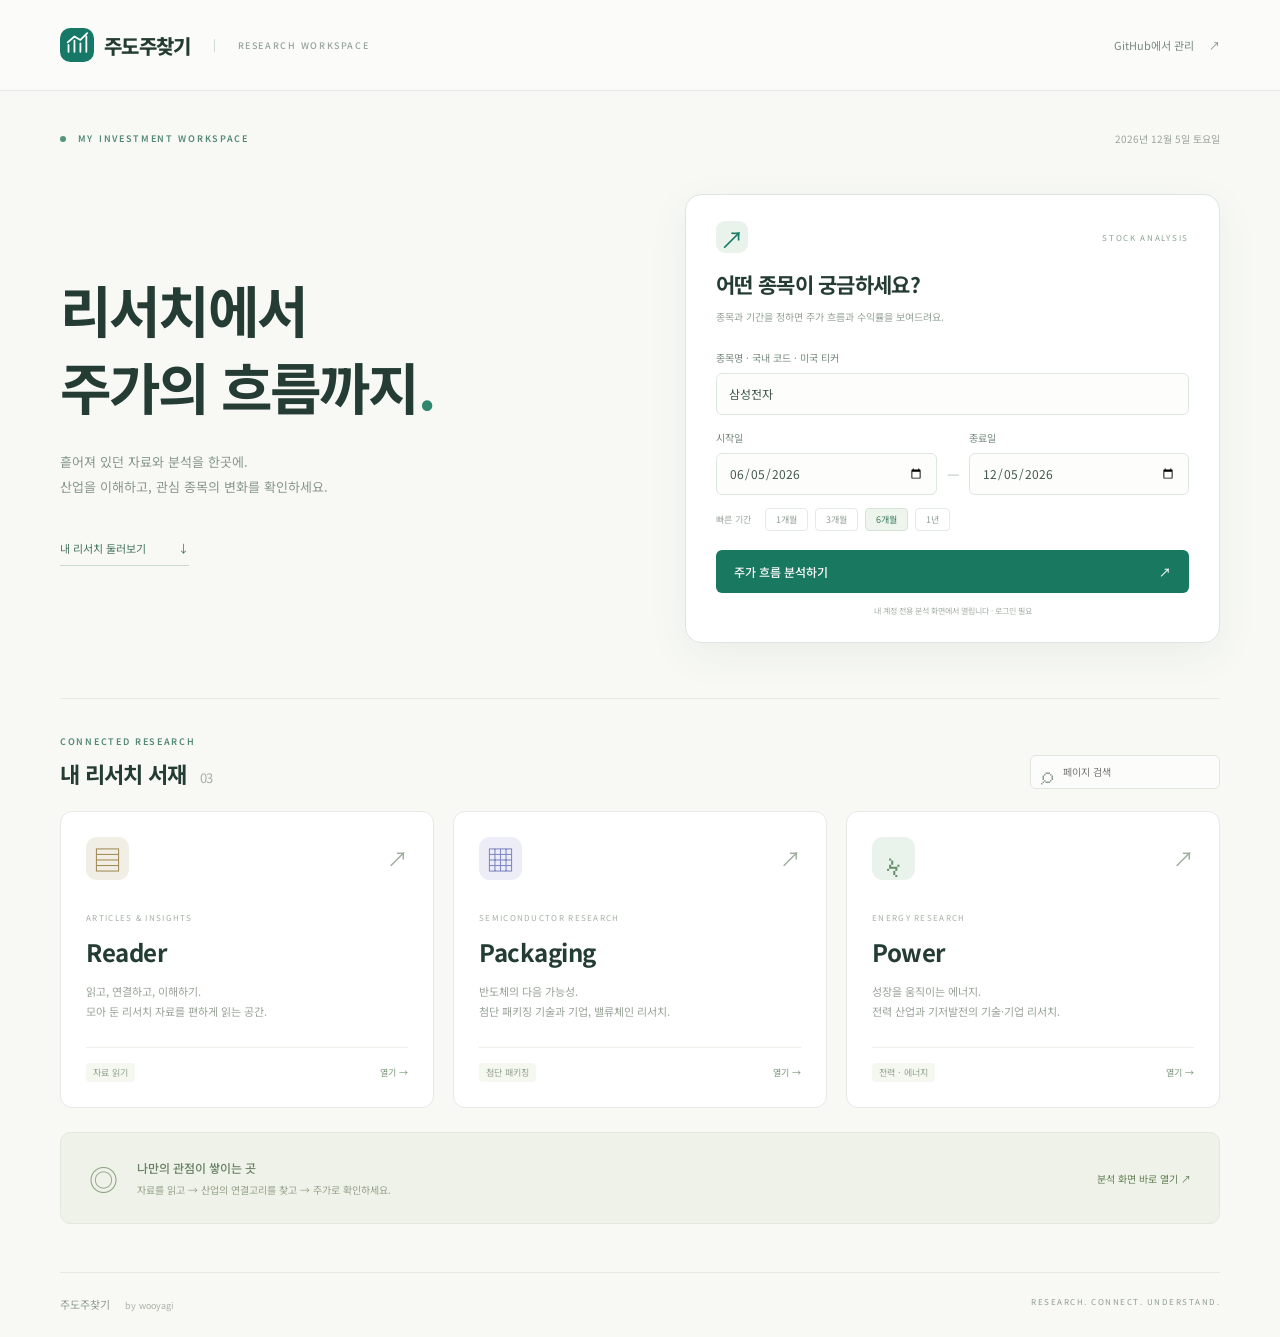
==== leaders/index.html @ 975c1d68 "Add 주도주찾기 research hub and stock analysis launcher" ====
<!doctype html>
<html lang="ko">
<head><meta charset="UTF-8"><meta name="viewport" content="width=device-width,initial-scale=1"><meta name="description" content="주가 흐름과 수익률부터 반도체·전력 리서치까지, 나만의 투자 리서치 워크스페이스."><title>주도주찾기 · Research Workspace</title><link rel="icon" href="icon.svg" type="image/svg+xml"><link rel="stylesheet" href="style.css"></head>
<body>
<header><a class="brand" href="./"><img src="icon.svg" alt="" width="34" height="34">주도주찾기<span>RESEARCH WORKSPACE</span></a><a class="github" href="https://github.com/wooyagi/wooyagi.github.io/tree/main/leaders" target="_blank" rel="noopener noreferrer">GitHub에서 관리 <span>↗</span></a></header>
<main><div class="intro"><span class="eyebrow"><i></i> MY INVESTMENT WORKSPACE</span><span id="today"></span></div>
<section class="hero"><div><h1>리서치에서<br>주가의 흐름까지<span>.</span></h1><p>흩어져 있던 자료와 분석을 한곳에.<br>산업을 이해하고, 관심 종목의 변화를 확인하세요.</p><a class="textlink" href="#research">내 리서치 둘러보기 <span>↓</span></a></div><div class="analysis"><div class="analysis-top"><span class="icon">↗</span><span class="tag">STOCK ANALYSIS</span></div><h2>어떤 종목이 궁금하세요?</h2><p>종목과 기간을 정하면 주가 흐름과 수익률을 보여드려요.</p><form id="analyze"><label for="symbol">종목명 · 국내 코드 · 미국 티커</label><input id="symbol" name="symbol" placeholder="삼성전자, 005930, AAPL" value="삼성전자" required maxlength="50" autocomplete="off"><div class="dates"><div><label for="start">시작일</label><input type="date" id="start" name="start" required min="1990-01-01"></div><span>—</span><div><label for="end">종료일</label><input type="date" id="end" name="end" required min="1990-01-01"></div></div><div class="periods"><span>빠른 기간</span><button type="button" data-months="1">1개월</button><button type="button" data-months="3">3개월</button><button type="button" class="active" data-months="6">6개월</button><button type="button" data-months="12">1년</button></div><p class="form-error" id="form-error" role="alert"></p><button class="submit" type="submit">주가 흐름 분석하기 <span>↗</span></button><span class="form-note">내 계정 전용 분석 화면에서 열립니다 · 로그인 필요</span></form></div></section>
<section id="research"><div class="section-title"><div><span class="eyebrow">CONNECTED RESEARCH</span><h2>내 리서치 서재 <span>03</span></h2></div><label class="search"><span aria-hidden="true">⌕</span><input type="search" id="filter" aria-label="리서치 페이지 검색" placeholder="페이지 검색"></label></div><div class="cards">
<a class="card reader" href="https://wooyagi.github.io/reader/" data-search="reader 리더 자료 읽기 아티클 번역 리서치"><div class="card-top"><span class="card-icon">▤</span><span class="arrow">↗</span></div><span class="category">ARTICLES & INSIGHTS</span><h3>Reader</h3><p>읽고, 연결하고, 이해하기.<br>모아 둔 리서치 자료를 편하게 읽는 공간.</p><div class="card-foot"><span>자료 읽기</span><span>열기 →</span></div></a>
<a class="card packaging" href="https://wooyagi.github.io/packaging/" data-search="packaging 패키징 반도체 첨단 기술 기업 밸류체인"><div class="card-top"><span class="card-icon">▦</span><span class="arrow">↗</span></div><span class="category">SEMICONDUCTOR RESEARCH</span><h3>Packaging</h3><p>반도체의 다음 가능성.<br>첨단 패키징 기술과 기업, 밸류체인 리서치.</p><div class="card-foot"><span>첨단 패키징</span><span>열기 →</span></div></a>
<a class="card power" href="https://wooyagi.github.io/power/" data-search="power 파워 전력 에너지 기저발전 산업 기업 기술"><div class="card-top"><span class="card-icon">ϟ</span><span class="arrow">↗</span></div><span class="category">ENERGY RESEARCH</span><h3>Power</h3><p>성장을 움직이는 에너지.<br>전력 산업과 기저발전의 기술·기업 리서치.</p><div class="card-foot"><span>전력 · 에너지</span><span>열기 →</span></div></a></div><p id="empty" hidden>검색어에 맞는 페이지가 없습니다.</p></section>
<section class="guide"><span class="guide-icon">◎</span><div><h3>나만의 관점이 쌓이는 곳</h3><p>자료를 읽고 → 산업의 연결고리를 찾고 → 주가로 확인하세요.</p></div><a href="https://stock-flow-hkmc.sungs3436.chatgpt.site">분석 화면 바로 열기 ↗</a></section>
<footer><span>주도주찾기 <small>by wooyagi</small></span><span>RESEARCH. CONNECT. UNDERSTAND.</span></footer></main><script src="app.js"></script></body></html>
---- leaders/style.css ----
@import url('https://fonts.googleapis.com/css2?family=Noto+Sans+KR:wght@400;500;600;700;800&display=swap');
:root{--ink:#243c34;--muted:#82918b;--green:#167866;--line:#e4e9e3}*{box-sizing:border-box}html{scroll-behavior:smooth}body{margin:0;background:#f8f9f5;color:var(--ink);font:14px 'Noto Sans KR',-apple-system,BlinkMacSystemFont,sans-serif}a{color:inherit;text-decoration:none}button,input{font:inherit}button{cursor:pointer}a:focus-visible,button:focus-visible,input:focus-visible{outline:3px solid #5caf96;outline-offset:4px}header{height:91px;border-bottom:1px solid var(--line);display:flex;align-items:center;justify-content:space-between;padding:0 max(32px,calc((100vw - 1160px)/2));background:#ffffff80}.brand{display:flex;align-items:center;gap:10px;font-size:20px;font-weight:800;letter-spacing:-.7px;white-space:nowrap}.brand>span{border-left:1px solid #d4ddd5;margin-left:13px;padding-left:23px;color:#96a39b;font-size:9px;font-weight:500;letter-spacing:1.6px}.github{font-size:11px;color:#788a80}.github span{margin-left:12px}main{max-width:1160px;margin:auto;padding:40px 0 25px}.intro{display:flex;align-items:center;justify-content:space-between}.eyebrow{font-size:9px;color:#548975;letter-spacing:1.7px;font-weight:600}.eyebrow i{display:inline-block;width:6px;height:6px;background:#54957c;border-radius:50%;margin-right:7px}#today{font-size:10px;color:#99a59d}.hero{display:grid;grid-template-columns:1fr 1fr;gap:90px;align-items:center;padding:48px 0 55px}h1{font-size:56px;line-height:1.38;font-weight:700;letter-spacing:-2.8px;margin:0 0 24px}h1>span{color:#31866e}.hero>div>p{font-size:13px;color:#87978c;line-height:1.95}.textlink{font-size:11px;color:#477662;display:inline-flex;gap:32px;margin-top:28px;border-bottom:1px solid #cbdad0;padding-bottom:9px}.analysis{background:white;border:1px solid #dce7df;border-radius:16px;padding:26px 30px;box-shadow:0 12px 40px #294f3510}.analysis-top{display:flex;justify-content:space-between;align-items:center;margin-bottom:16px}.icon{width:32px;height:32px;border-radius:9px;display:grid;place-items:center;color:#197a64;background:#e9f3ec;font-size:24px}.tag{font-size:8px;letter-spacing:1.7px;color:#8ba494}.analysis h2{font-size:21px;letter-spacing:-.7px;margin:0 0 8px}.hero .analysis>p{font-size:10px;margin:0 0 23px;color:#94a297}label{font-size:10px;display:block;color:#758a7d;margin-bottom:8px}input{width:100%;min-width:0;height:42px;border:1px solid #dde6df;border-radius:6px;background:#fdfefc;padding:0 12px;color:#42594a;font-size:12px}.dates{display:grid;grid-template-columns:minmax(0,1fr) 12px minmax(0,1fr);gap:10px;margin-top:15px;align-items:end}.dates>span{padding-bottom:12px;color:#b2bdb4}.periods{display:flex;gap:7px;align-items:center;margin:13px 0 19px;font-size:9px}.periods>span{color:#9aa89e;margin-right:7px}.periods button{border:1px solid #e4eae4;border-radius:4px;background:#fff;color:#8d9e92;padding:4px 10px;font-size:9px}.periods .active{color:#377a5c;background:#edf5ed;border-color:#d4e5d7}.submit{border:0;width:100%;border-radius:6px;padding:13px 18px;background:#197860;color:white;font-size:12px;font-weight:500;display:flex;justify-content:space-between}.submit:hover{background:#125d49}.form-note{display:block;text-align:center;color:#a4aea6;font-size:8px;margin-top:12px}.form-error{font-size:11px;color:#a84336}.form-error:empty{display:none}#research{padding-top:30px;border-top:1px solid var(--line);scroll-margin-top:25px}.section-title{display:flex;align-items:end;justify-content:space-between;margin-bottom:22px}.section-title h2{font-size:22px;letter-spacing:-.7px;margin:8px 0 0}.section-title h2 span{font-size:13px;color:#a3b2a4;margin-left:8px;font-weight:400}.search{display:flex;align-items:center;margin:0;color:#8e9e91;position:relative;width:190px}.search>span{position:absolute;left:11px;font-size:24px;top:0}.search input{height:34px;border-color:#e0e7df;background:#ffffffa0;font-size:10px;padding-left:32px}.cards{display:grid;grid-template-columns:repeat(3,minmax(0,1fr));gap:19px}.card{border:1px solid var(--line);border-radius:12px;padding:25px;background:#fff;transition:transform .2s,border-color .2s,box-shadow .2s}.card:hover{transform:translateY(-4px);border-color:#a6c9b1;box-shadow:0 8px 22px #335b3010}.card[hidden]{display:none}.card-top{display:flex;justify-content:space-between;align-items:center;margin-bottom:25px}.card-icon{width:43px;height:43px;display:grid;place-items:center;border-radius:11px;font-size:29px;background:#f1eee5;color:#a28d58}.arrow{color:#9ead9e;font-size:21px}.packaging .card-icon{background:#ecedf7;color:#808bc3}.power .card-icon{background:#eaf3eb;color:#65916e;font-size:33px}.category{font-size:8px;letter-spacing:1.3px;color:#a6b0a5}.card h3{font-size:24px;margin:9px 0 12px;letter-spacing:-.5px}.card p{font-size:11px;line-height:1.9;color:#99a398;margin-bottom:25px}.card-foot{display:flex;justify-content:space-between;border-top:1px solid #edf0e9;padding-top:15px;font-size:9px;color:#93a28f}.card-foot>span:first-child{background:#f5f7f1;border-radius:4px;padding:3px 7px}.card-foot>span:last-child{padding-top:3px;color:#779578}.guide{display:flex;align-items:center;gap:19px;padding:24px 28px;border:1px solid #e3e8de;border-radius:10px;margin-top:24px;background:#eef2e8}.guide-icon{font-size:29px;color:#92a589}.guide h3{font-size:12px;margin:0 0 6px;color:#6b8165;font-weight:500}.guide p{font-size:10px;color:#96a28c;margin:0}.guide a{margin-left:auto;font-size:10px;color:#638056;white-space:nowrap}footer{margin-top:48px;padding-top:23px;border-top:1px solid var(--line);display:flex;justify-content:space-between;font-size:11px;color:#8f9e90}footer small{margin-left:12px;font-size:9px;color:#a9b3a6}footer>span:last-child{font-size:8px;letter-spacing:1.5px}#empty{padding:25px;color:#89988b;font-size:13px}@media(max-width:1240px){main{padding:35px 32px 25px}.hero{gap:50px}h1{font-size:49px}}@media(max-width:850px){.brand>span{display:none}.hero{gap:28px}h1{font-size:39px}.analysis{padding:22px}.analysis h2{font-size:18px}.card{padding:19px}.card p{font-size:10px}.guide{padding:21px}.hero .analysis>p{font-size:9px}}@media(max-width:650px){header{height:75px;padding:0 22px}.brand{font-size:18px}.github{font-size:9px}.github span{margin-left:3px}main{padding:25px 22px}.intro{align-items:start}.eyebrow{font-size:8px;letter-spacing:1px}#today{font-size:8px}.hero{grid-template-columns:1fr;padding:33px 0;gap:28px}h1{font-size:42px}.hero>div>p{font-size:12px}.textlink{margin-top:14px}.analysis{padding:24px}.analysis h2{font-size:20px}.hero .analysis>p{font-size:10px}.cards{grid-template-columns:1fr}.card{padding:24px}.card-top{margin-bottom:20px}.card p{font-size:12px}.card h3{font-size:25px}.section-title h2{font-size:21px}.search{width:136px}.guide{flex-wrap:wrap;gap:13px}.guide a{margin:5px 0 0 43px}.guide p{font-size:9px}footer{margin-top:32px;gap:10px;flex-wrap:wrap}.form-note{font-size:8px}}@media(prefers-reduced-motion:reduce){html{scroll-behavior:auto}.card{transition:none}}
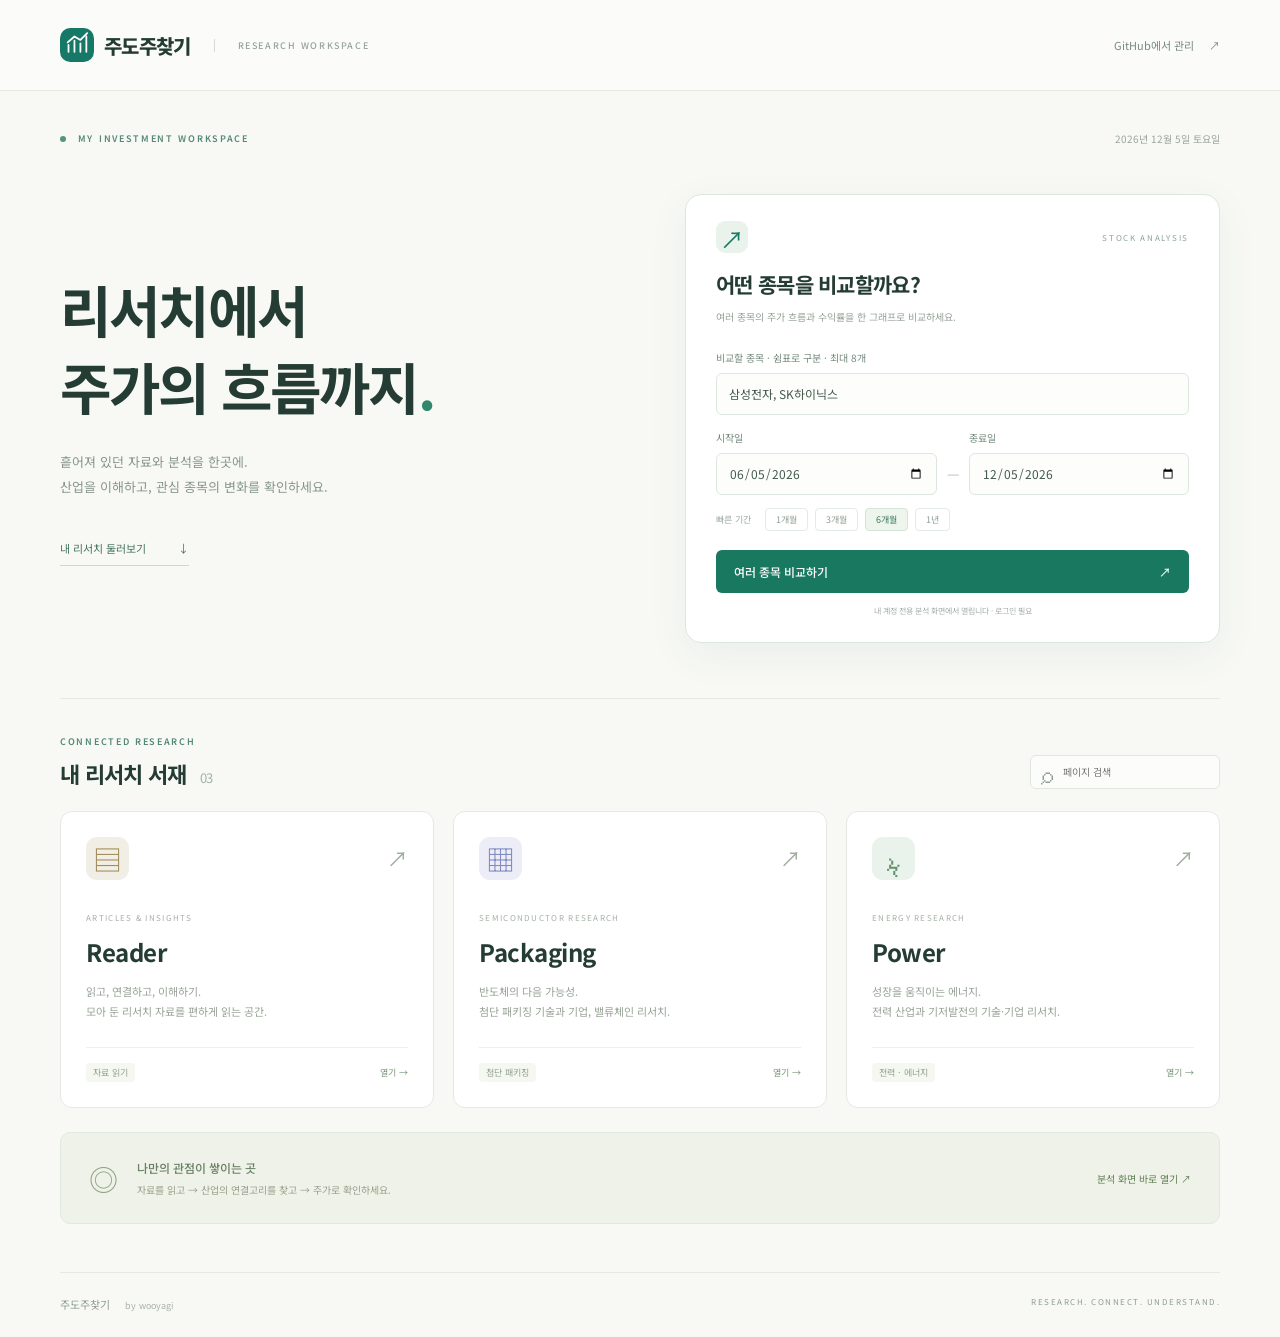
==== commit 4c4d7c53: "Support multiple stock symbols in comparison launcher" ====
--- a/leaders/index.html
+++ b/leaders/index.html
@@ -4,7 +4,7 @@
 <body>
 <header><a class="brand" href="./"><img src="icon.svg" alt="" width="34" height="34">주도주찾기<span>RESEARCH WORKSPACE</span></a><a class="github" href="https://github.com/wooyagi/wooyagi.github.io/tree/main/leaders" target="_blank" rel="noopener noreferrer">GitHub에서 관리 <span>↗</span></a></header>
 <main><div class="intro"><span class="eyebrow"><i></i> MY INVESTMENT WORKSPACE</span><span id="today"></span></div>
-<section class="hero"><div><h1>리서치에서<br>주가의 흐름까지<span>.</span></h1><p>흩어져 있던 자료와 분석을 한곳에.<br>산업을 이해하고, 관심 종목의 변화를 확인하세요.</p><a class="textlink" href="#research">내 리서치 둘러보기 <span>↓</span></a></div><div class="analysis"><div class="analysis-top"><span class="icon">↗</span><span class="tag">STOCK ANALYSIS</span></div><h2>어떤 종목이 궁금하세요?</h2><p>종목과 기간을 정하면 주가 흐름과 수익률을 보여드려요.</p><form id="analyze"><label for="symbol">종목명 · 국내 코드 · 미국 티커</label><input id="symbol" name="symbol" placeholder="삼성전자, 005930, AAPL" value="삼성전자" required maxlength="50" autocomplete="off"><div class="dates"><div><label for="start">시작일</label><input type="date" id="start" name="start" required min="1990-01-01"></div><span>—</span><div><label for="end">종료일</label><input type="date" id="end" name="end" required min="1990-01-01"></div></div><div class="periods"><span>빠른 기간</span><button type="button" data-months="1">1개월</button><button type="button" data-months="3">3개월</button><button type="button" class="active" data-months="6">6개월</button><button type="button" data-months="12">1년</button></div><p class="form-error" id="form-error" role="alert"></p><button class="submit" type="submit">주가 흐름 분석하기 <span>↗</span></button><span class="form-note">내 계정 전용 분석 화면에서 열립니다 · 로그인 필요</span></form></div></section>
+<section class="hero"><div><h1>리서치에서<br>주가의 흐름까지<span>.</span></h1><p>흩어져 있던 자료와 분석을 한곳에.<br>산업을 이해하고, 관심 종목의 변화를 확인하세요.</p><a class="textlink" href="#research">내 리서치 둘러보기 <span>↓</span></a></div><div class="analysis"><div class="analysis-top"><span class="icon">↗</span><span class="tag">STOCK ANALYSIS</span></div><h2>어떤 종목을 비교할까요?</h2><p>여러 종목의 주가 흐름과 수익률을 한 그래프로 비교하세요.</p><form id="analyze"><label for="symbol">비교할 종목 · 쉼표로 구분 · 최대 8개</label><input id="symbol" name="symbol" placeholder="삼성전자, SK하이닉스, AAPL, NVDA" value="삼성전자, SK하이닉스" required maxlength="400" autocomplete="off"><div class="dates"><div><label for="start">시작일</label><input type="date" id="start" name="start" required min="1990-01-01"></div><span>—</span><div><label for="end">종료일</label><input type="date" id="end" name="end" required min="1990-01-01"></div></div><div class="periods"><span>빠른 기간</span><button type="button" data-months="1">1개월</button><button type="button" data-months="3">3개월</button><button type="button" class="active" data-months="6">6개월</button><button type="button" data-months="12">1년</button></div><p class="form-error" id="form-error" role="alert"></p><button class="submit" type="submit">여러 종목 비교하기 <span>↗</span></button><span class="form-note">내 계정 전용 분석 화면에서 열립니다 · 로그인 필요</span></form></div></section>
 <section id="research"><div class="section-title"><div><span class="eyebrow">CONNECTED RESEARCH</span><h2>내 리서치 서재 <span>03</span></h2></div><label class="search"><span aria-hidden="true">⌕</span><input type="search" id="filter" aria-label="리서치 페이지 검색" placeholder="페이지 검색"></label></div><div class="cards">
 <a class="card reader" href="https://wooyagi.github.io/reader/" data-search="reader 리더 자료 읽기 아티클 번역 리서치"><div class="card-top"><span class="card-icon">▤</span><span class="arrow">↗</span></div><span class="category">ARTICLES & INSIGHTS</span><h3>Reader</h3><p>읽고, 연결하고, 이해하기.<br>모아 둔 리서치 자료를 편하게 읽는 공간.</p><div class="card-foot"><span>자료 읽기</span><span>열기 →</span></div></a>
 <a class="card packaging" href="https://wooyagi.github.io/packaging/" data-search="packaging 패키징 반도체 첨단 기술 기업 밸류체인"><div class="card-top"><span class="card-icon">▦</span><span class="arrow">↗</span></div><span class="category">SEMICONDUCTOR RESEARCH</span><h3>Packaging</h3><p>반도체의 다음 가능성.<br>첨단 패키징 기술과 기업, 밸류체인 리서치.</p><div class="card-foot"><span>첨단 패키징</span><span>열기 →</span></div></a>
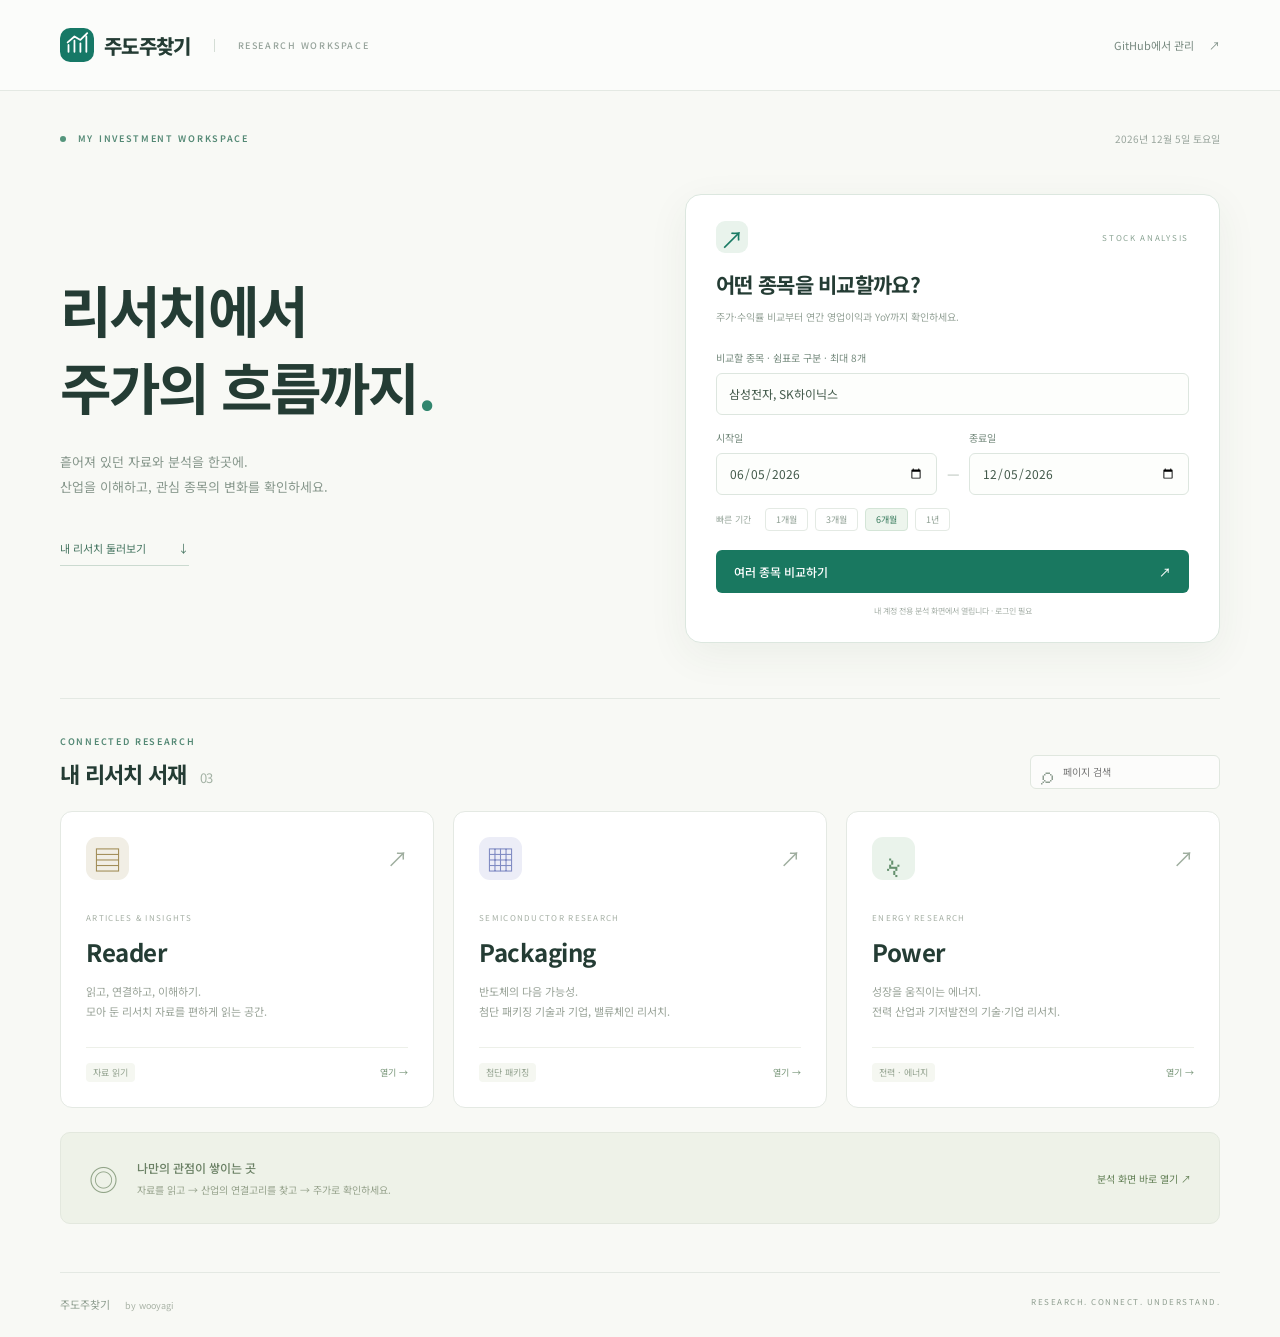
==== commit 5e58fb5a: "Describe annual operating income and YoY analysis" ====
--- a/leaders/index.html
+++ b/leaders/index.html
@@ -4,7 +4,7 @@
 <body>
 <header><a class="brand" href="./"><img src="icon.svg" alt="" width="34" height="34">주도주찾기<span>RESEARCH WORKSPACE</span></a><a class="github" href="https://github.com/wooyagi/wooyagi.github.io/tree/main/leaders" target="_blank" rel="noopener noreferrer">GitHub에서 관리 <span>↗</span></a></header>
 <main><div class="intro"><span class="eyebrow"><i></i> MY INVESTMENT WORKSPACE</span><span id="today"></span></div>
-<section class="hero"><div><h1>리서치에서<br>주가의 흐름까지<span>.</span></h1><p>흩어져 있던 자료와 분석을 한곳에.<br>산업을 이해하고, 관심 종목의 변화를 확인하세요.</p><a class="textlink" href="#research">내 리서치 둘러보기 <span>↓</span></a></div><div class="analysis"><div class="analysis-top"><span class="icon">↗</span><span class="tag">STOCK ANALYSIS</span></div><h2>어떤 종목을 비교할까요?</h2><p>여러 종목의 주가 흐름과 수익률을 한 그래프로 비교하세요.</p><form id="analyze"><label for="symbol">비교할 종목 · 쉼표로 구분 · 최대 8개</label><input id="symbol" name="symbol" placeholder="삼성전자, SK하이닉스, AAPL, NVDA" value="삼성전자, SK하이닉스" required maxlength="400" autocomplete="off"><div class="dates"><div><label for="start">시작일</label><input type="date" id="start" name="start" required min="1990-01-01"></div><span>—</span><div><label for="end">종료일</label><input type="date" id="end" name="end" required min="1990-01-01"></div></div><div class="periods"><span>빠른 기간</span><button type="button" data-months="1">1개월</button><button type="button" data-months="3">3개월</button><button type="button" class="active" data-months="6">6개월</button><button type="button" data-months="12">1년</button></div><p class="form-error" id="form-error" role="alert"></p><button class="submit" type="submit">여러 종목 비교하기 <span>↗</span></button><span class="form-note">내 계정 전용 분석 화면에서 열립니다 · 로그인 필요</span></form></div></section>
+<section class="hero"><div><h1>리서치에서<br>주가의 흐름까지<span>.</span></h1><p>흩어져 있던 자료와 분석을 한곳에.<br>산업을 이해하고, 관심 종목의 변화를 확인하세요.</p><a class="textlink" href="#research">내 리서치 둘러보기 <span>↓</span></a></div><div class="analysis"><div class="analysis-top"><span class="icon">↗</span><span class="tag">STOCK ANALYSIS</span></div><h2>어떤 종목을 비교할까요?</h2><p>주가·수익률 비교부터 연간 영업이익과 YoY까지 확인하세요.</p><form id="analyze"><label for="symbol">비교할 종목 · 쉼표로 구분 · 최대 8개</label><input id="symbol" name="symbol" placeholder="삼성전자, SK하이닉스, AAPL, NVDA" value="삼성전자, SK하이닉스" required maxlength="400" autocomplete="off"><div class="dates"><div><label for="start">시작일</label><input type="date" id="start" name="start" required min="1990-01-01"></div><span>—</span><div><label for="end">종료일</label><input type="date" id="end" name="end" required min="1990-01-01"></div></div><div class="periods"><span>빠른 기간</span><button type="button" data-months="1">1개월</button><button type="button" data-months="3">3개월</button><button type="button" class="active" data-months="6">6개월</button><button type="button" data-months="12">1년</button></div><p class="form-error" id="form-error" role="alert"></p><button class="submit" type="submit">여러 종목 비교하기 <span>↗</span></button><span class="form-note">내 계정 전용 분석 화면에서 열립니다 · 로그인 필요</span></form></div></section>
 <section id="research"><div class="section-title"><div><span class="eyebrow">CONNECTED RESEARCH</span><h2>내 리서치 서재 <span>03</span></h2></div><label class="search"><span aria-hidden="true">⌕</span><input type="search" id="filter" aria-label="리서치 페이지 검색" placeholder="페이지 검색"></label></div><div class="cards">
 <a class="card reader" href="https://wooyagi.github.io/reader/" data-search="reader 리더 자료 읽기 아티클 번역 리서치"><div class="card-top"><span class="card-icon">▤</span><span class="arrow">↗</span></div><span class="category">ARTICLES & INSIGHTS</span><h3>Reader</h3><p>읽고, 연결하고, 이해하기.<br>모아 둔 리서치 자료를 편하게 읽는 공간.</p><div class="card-foot"><span>자료 읽기</span><span>열기 →</span></div></a>
 <a class="card packaging" href="https://wooyagi.github.io/packaging/" data-search="packaging 패키징 반도체 첨단 기술 기업 밸류체인"><div class="card-top"><span class="card-icon">▦</span><span class="arrow">↗</span></div><span class="category">SEMICONDUCTOR RESEARCH</span><h3>Packaging</h3><p>반도체의 다음 가능성.<br>첨단 패키징 기술과 기업, 밸류체인 리서치.</p><div class="card-foot"><span>첨단 패키징</span><span>열기 →</span></div></a>
